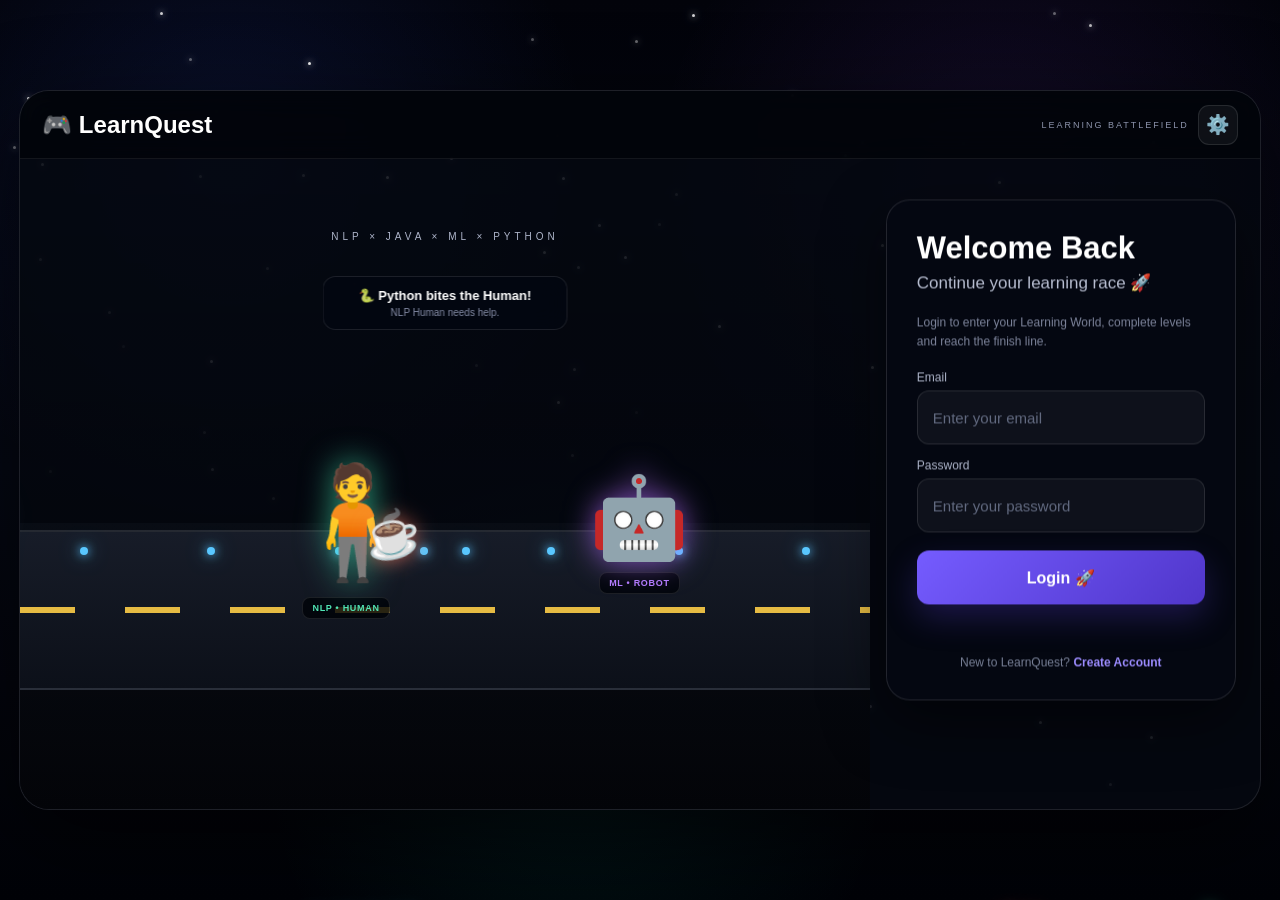
==== frontend/index.html @ 20ed4798 "Initial LearnQuest project" ====
<!DOCTYPE html>
<html lang="en">

<head>

    <meta charset="UTF-8">

    <meta
        name="viewport"
        content="width=device-width, initial-scale=1.0"
    >

    <title>LearnQuest</title>


    <style>

        * {
            box-sizing: border-box;
            margin: 0;
            padding: 0;
        }

        html,
        body {
            width: 100%;
            min-height: 100%;
        }

        body {

            min-height: 100vh;

            font-family:
                Arial,
                Helvetica,
                sans-serif;

            background:
                #02040a;

            color:
                #ffffff;

            overflow:
                hidden;

        }


        /* =====================================================
           BACKGROUND
           ===================================================== */

        .page-background {

            position: fixed;

            inset: 0;

            overflow: hidden;

            background:

                radial-gradient(
                    circle at 18% 18%,
                    rgba(55, 95, 255, 0.13),
                    transparent 28%
                ),

                radial-gradient(
                    circle at 78% 20%,
                    rgba(150, 70, 255, 0.11),
                    transparent 28%
                ),

                radial-gradient(
                    circle at 45% 85%,
                    rgba(0, 220, 180, 0.07),
                    transparent 30%
                ),

                linear-gradient(
                    180deg,
                    #02030a 0%,
                    #050813 52%,
                    #010207 100%
                );

            z-index: 0;

        }


        /* =====================================================
           STARS
           ===================================================== */

        .stars {

            position: absolute;

            inset: 0;

        }


        .star {

            position: absolute;

            width: 3px;

            height: 3px;

            border-radius: 50%;

            background: #ffffff;

            box-shadow:
                0 0 6px #ffffff,
                0 0 14px rgba(130, 170, 255, 0.8);

            animation:
                starBlink
                var(--star-speed)
                ease-in-out
                infinite;

            animation-delay:
                var(--star-delay);

            opacity:
                var(--star-opacity);

        }


        @keyframes starBlink {

            0%,
            100% {
                opacity: 0.15;
                transform: scale(0.7);
            }

            50% {
                opacity: 1;
                transform: scale(1.45);
            }

        }


        /* =====================================================
           FLOATING CODE
           ===================================================== */

        .floating-code {

            position: absolute;

            inset: 0;

            pointer-events: none;

        }


        .code {

            position: absolute;

            font-family:
                Consolas,
                "Courier New",
                monospace;

            font-weight: 800;

            font-size:
                var(--code-size);

            color:
                var(--code-color);

            opacity: 0.22;

            text-shadow:
                0 0 8px currentColor,
                0 0 18px currentColor;

            animation:
                codeRise
                var(--code-speed)
                linear
                infinite;

            animation-delay:
                var(--code-delay);

            white-space: nowrap;

        }


        @keyframes codeRise {

            0% {

                transform:
                    translateY(110vh)
                    translateX(0)
                    rotate(-5deg);

                opacity: 0;

            }

            12% {
                opacity: 0.22;
            }

            50% {

                transform:
                    translateY(45vh)
                    translateX(32px)
                    rotate(4deg);

            }

            90% {
                opacity: 0.18;
            }

            100% {

                transform:
                    translateY(-20vh)
                    translateX(-28px)
                    rotate(9deg);

                opacity: 0;

            }

        }


        /* =====================================================
           PAGE
           ===================================================== */

        .page {

            position: relative;

            z-index: 2;

            min-height: 100vh;

            width: 100%;

            display: flex;

            align-items: center;

            justify-content: center;

            padding: 18px;

        }


        /* =====================================================
           GAME BOARD
           ===================================================== */

        .game-board {

            position: relative;

            width:
                min(1280px, 97vw);

            height:
                min(720px, 94vh);

            min-height: 600px;

            overflow: hidden;

            border-radius: 30px;

            background:
                rgba(5, 8, 17, 0.88);

            border:
                1px solid
                rgba(255, 255, 255, 0.10);

            box-shadow:
                0 30px 90px
                rgba(0, 0, 0, 0.60);

        }


        /* =====================================================
           TOP BAR
           ===================================================== */

        .topbar {

            position: absolute;

            top: 0;
            left: 0;
            right: 0;

            height: 68px;

            display:
                flex;

            align-items:
                center;

            justify-content:
                space-between;

            padding:
                0 22px;

            background:
                rgba(2, 4, 10, 0.78);

            border-bottom:
                1px solid
                rgba(255, 255, 255, 0.07);

            backdrop-filter:
                blur(15px);

            z-index: 100;

        }


        .logo {

            font-size: 24px;

            font-weight: 900;

        }


        .top-right {

            display:
                flex;

            align-items:
                center;

            gap: 9px;

        }


        .top-tag {

            font-size: 9px;

            letter-spacing: 2px;

            color:
                #8c93ab;

        }


        .settings-btn {

            width: 40px;

            height: 40px;

            border:
                1px solid
                rgba(255,255,255,0.10);

            border-radius: 11px;

            background:
                rgba(255,255,255,0.05);

            color: white;

            cursor: pointer;

            font-size: 19px;

        }


        .settings-btn:hover {

            background:
                rgba(117, 92, 255, 0.14);

            border-color:
                rgba(117, 92, 255, 0.45);

        }


        /* =====================================================
           SETTINGS PANEL
           ===================================================== */

        .settings-panel {

            position: absolute;

            top: 56px;

            right: 20px;

            width: 245px;

            padding: 16px;

            border-radius: 16px;

            background:
                rgba(8, 11, 22, 0.97);

            border:
                1px solid
                rgba(255,255,255,0.10);

            box-shadow:
                0 18px 45px
                rgba(0,0,0,0.50);

            backdrop-filter:
                blur(18px);

            z-index: 200;

            display: none;

        }


        .settings-panel.show {

            display: block;

        }


        .settings-panel h3 {

            margin-bottom: 14px;

            font-size: 15px;

        }


        .setting-row {

            display:
                flex;

            align-items:
                center;

            justify-content:
                space-between;

            gap: 10px;

            padding: 10px 0;

            border-bottom:
                1px solid
                rgba(255,255,255,0.06);

        }


        .setting-row:last-child {
            border-bottom: none;
        }


        .setting-text strong {

            display: block;

            font-size: 12px;

        }


        .setting-text span {

            display: block;

            margin-top: 3px;

            color: #737b94;

            font-size: 10px;

        }


        .toggle {

            position: relative;

            width: 43px;

            height: 24px;

            flex-shrink: 0;

        }


        .toggle input {

            opacity: 0;

            width: 0;
            height: 0;

        }


        .slider {

            position: absolute;

            inset: 0;

            border-radius: 30px;

            background: #282d3e;

            cursor: pointer;

            transition: 0.25s;

        }


        .slider::before {

            content: "";

            position: absolute;

            width: 18px;

            height: 18px;

            left: 3px;

            top: 3px;

            border-radius: 50%;

            background: white;

            transition: 0.25s;

        }


        .toggle input:checked + .slider {

            background:
                #6652e8;

        }


        .toggle input:checked + .slider::before {

            transform:
                translateX(19px);

        }


        /* =====================================================
           SCENE
           ===================================================== */

        .scene {

            position: absolute;

            left: 0;

            top: 68px;

            bottom: 0;

            width:
                calc(100% - 390px);

            overflow: hidden;

        }


        .scene::before {

            content: "";

            position: absolute;

            inset: 0;

            background:
                linear-gradient(
                    180deg,
                    transparent,
                    rgba(0,0,0,0.30)
                );

            pointer-events: none;

            z-index: 1;

        }


        /* =====================================================
           GROUND
           ===================================================== */

        .ground {

            position: absolute;

            left: 0;

            right: 0;

            bottom: 0;

            height: 44%;

            background:
                linear-gradient(
                    180deg,
                    #0a0e18,
                    #04060c
                );

        }


        /* =====================================================
           STRAIGHT ROAD
           ===================================================== */

        .road {

            position: absolute;

            left: 0;

            right: 0;

            top: 57%;

            height: 160px;

            background:
                linear-gradient(
                    180deg,
                    #171c28 0%,
                    #0c1019 100%
                );

            border-top:
                2px solid
                rgba(255,255,255,0.10);

            border-bottom:
                2px solid
                rgba(255,255,255,0.08);

            z-index: 3;

        }


        .road-line {

            position: absolute;

            left: 0;

            right: 0;

            top: 50%;

            height: 6px;

            background:
                repeating-linear-gradient(
                    90deg,
                    #e6bb43 0,
                    #e6bb43 55px,
                    transparent 55px,
                    transparent 105px
                );

            transform:
                translateY(-50%);

            animation:
                roadMotion
                1.1s
                linear
                infinite;

        }


        @keyframes roadMotion {

            from {
                background-position: 0 0;
            }

            to {
                background-position: -105px 0;
            }

        }


        /* =====================================================
           ROAD LIGHTS
           ===================================================== */

        .road-light {

            position: absolute;

            top: 15px;

            width: 8px;

            height: 8px;

            border-radius: 50%;

            background:
                #59c7ff;

            box-shadow:
                0 0 10px #59c7ff,
                0 0 20px
                rgba(89,199,255,0.7);

        }


        .road-light.l1 { left: 7%; }
        .road-light.l2 { left: 22%; }
        .road-light.l3 { left: 37%; }
        .road-light.l4 { left: 52%; }

        .road-light.r1 { right: 7%; }
        .road-light.r2 { right: 22%; }
        .road-light.r3 { right: 37%; }
        .road-light.r4 { right: 52%; }


        /* =====================================================
           STORY TITLE
           ===================================================== */

        .scene-title {

            position: absolute;

            top: 11%;

            left: 50%;

            transform:
                translateX(-50%);

            color:
                #aeb5ca;

            font-size: 10px;

            letter-spacing: 4px;

            white-space: nowrap;

            z-index: 7;

        }


        /* =====================================================
           STORY MESSAGE
           ===================================================== */

        .story-message {

            position: absolute;

            top: 18%;

            left: 50%;

            transform:
                translateX(-50%);

            min-width: 245px;

            max-width: 88%;

            padding:
                11px 17px;

            border-radius: 13px;

            background:
                rgba(3,7,17,0.79);

            border:
                1px solid
                rgba(255,255,255,0.10);

            backdrop-filter:
                blur(12px);

            text-align: center;

            z-index: 15;

        }


        .story-main {

            font-size:
                13px;

            font-weight:
                800;

        }


        .story-sub {

            margin-top:
                4px;

            color:
                #858da7;

            font-size:
                10px;

        }


        /* =====================================================
           CHARACTERS
           ===================================================== */

        .character {

            position: absolute;

            display:
                flex;

            flex-direction:
                column;

            align-items:
                center;

            justify-content:
                center;

            user-select:
                none;

        }


        .character-label {

            margin-top:
                7px;

            padding:
                5px 9px;

            border-radius:
                8px;

            background:
                rgba(1,3,9,0.82);

            border:
                1px solid
                rgba(255,255,255,0.10);

            font-size:
                9px;

            font-weight:
                900;

            letter-spacing:
                0.7px;

        }


        /* =====================================================
           HUMAN / NLP
           ===================================================== */

        .human {

            left:
                31%;

            top:
                46%;

            color:
                #51e6b6;

            z-index:
                11;

            animation:
                humanStory
                12s
                ease-in-out
                infinite;

        }


        .human-figure {

            position:
                relative;

            width:
                125px;

            height:
                132px;

        }


        .human-icon {

            position:
                absolute;

            left:
                0;

            top:
                0;

            font-size:
                110px;

            filter:
                drop-shadow(
                    0 0 16px
                    rgba(67,235,180,0.65)
                );

        }


        .human-cup {

            position:
                absolute;

            left:
                80px;

            top:
                50px;

            font-size:
                45px;

            z-index:
                3;

            filter:
                drop-shadow(
                    0 0 10px
                    rgba(255,125,100,0.7)
                );

            transform:
                rotate(-12deg);

        }


        .human .character-label {

            color:
                #51e6b6;

        }


        @keyframes humanStory {

            0%,
            19% {

                transform:
                    translateY(0);

            }

            22% {

                transform:
                    translateY(8px)
                    rotate(-8deg);

            }

            26% {

                transform:
                    translateY(13px)
                    rotate(8deg);

            }

            31% {

                transform:
                    translateY(0)
                    rotate(0);

            }

            64% {

                transform:
                    translateY(0);

            }

            70% {

                transform:
                    translateY(-8px);

            }

            77% {

                transform:
                    translateY(0);

            }

            100% {

                transform:
                    translateY(0);

            }

        }


        /* =====================================================
           PYTHON SNAKE
           ===================================================== */

        .snake {

            left:
                -13%;

            top:
                50%;

            color:
                #53caff;

            z-index:
                18;

            animation:
                snakeBattle
                12s
                linear
                infinite;

        }


        .snake .character-icon {

            font-size:
                82px;

            filter:
                drop-shadow(
                    0 0 14px
                    rgba(70,200,255,0.65)
                );

            transform:
                scaleX(-1);

        }


        .snake .character-label {

            color:
                #53caff;

        }


        @keyframes snakeBattle {

            0% {

                left:
                    -13%;

                top:
                    50%;

                opacity:
                    1;

                transform:
                    rotate(0);

            }

            14% {

                left:
                    11%;

                top:
                    50%;

            }

            20% {

                left:
                    23%;

                top:
                    50%;

            }

            23% {

                left:
                    28%;

                top:
                    50%;

                transform:
                    rotate(-6deg);

            }

            27% {

                left:
                    31%;

                top:
                    50%;

            }

            34% {

                left:
                    50%;

                top:
                    50%;

            }

            40% {

                left:
                    61%;

                top:
                    50%;

            }

            45% {

                left:
                    67%;

                top:
                    50%;

            }

            50% {

                left:
                    72%;

                top:
                    50%;

                transform:
                    rotate(-8deg);

            }

            55% {

                left:
                    73%;

                top:
                    55%;

                transform:
                    rotate(25deg);

            }

            60% {

                left:
                    71%;

                top:
                    65%;

                transform:
                    rotate(80deg);

            }

            65% {

                left:
                    69%;

                top:
                    68%;

                transform:
                    rotate(105deg);

                opacity:
                    0.82;

            }

            70% {

                left:
                    68%;

                top:
                    69%;

                transform:
                    rotate(120deg)
                    scale(0.82);

                opacity:
                    0.42;

            }

            76%,
            100% {

                left:
                    67%;

                top:
                    70%;

                transform:
                    rotate(125deg)
                    scale(0.7);

                opacity:
                    0;

            }

        }


        /* =====================================================
           ML ROBOT
           ===================================================== */

        .robot {

            left:
                67%;

            top:
                48%;

            color:
                #b47dff;

            z-index:
                12;

            animation:
                robotStory
                12s
                ease-in-out
                infinite;

        }


        .robot .character-icon {

            font-size:
                80px;

            filter:
                drop-shadow(
                    0 0 15px
                    rgba(180,110,255,0.7)
                );

        }


        .robot .character-label {

            color:
                #b47dff;

        }


        @keyframes robotStory {

            0%,
            32% {

                opacity:
                    0;

                transform:
                    translateX(65px);

            }

            37% {

                opacity:
                    1;

                transform:
                    translateX(0);

            }

            54% {

                opacity:
                    1;

                transform:
                    translateX(0);

            }

            62% {

                opacity:
                    1;

                transform:
                    translateX(0)
                    rotate(0);

            }

            /* robot moves to human */

            71% {

                opacity:
                    1;

                transform:
                    translateX(-185px);

            }

            75% {

                opacity:
                    1;

                transform:
                    translateX(-205px);

            }

            80% {

                opacity:
                    1;

                transform:
                    translateX(-205px);

            }

            /* battery removed */

            84% {

                opacity:
                    0.8;

                transform:
                    translateX(-205px)
                    translateY(18px)
                    rotate(12deg);

            }

            /* dead */

            89% {

                opacity:
                    0.55;

                transform:
                    translateX(-205px)
                    translateY(28px)
                    rotate(82deg)
                    scale(0.82);

            }

            94%,
            100% {

                opacity:
                    0.30;

                transform:
                    translateX(-205px)
                    translateY(30px)
                    rotate(90deg)
                    scale(0.78);

            }

        }


        /* =====================================================
           ROBOT DEAD
           ===================================================== */

        .robot::after {

            content:
                "💀";

            position:
                absolute;

            top:
                62px;

            left:
                42px;

            font-size:
                27px;

            opacity:
                0;

            transform:
                scale(0.4);

            animation:
                robotDeadSkull
                12s
                ease-in-out
                infinite;

        }


        @keyframes robotDeadSkull {

            0%,
            84% {

                opacity:
                    0;

                transform:
                    scale(0.4);

            }

            88% {

                opacity:
                    1;

                transform:
                    scale(1.15);

            }

            93%,
            100% {

                opacity:
                    1;

                transform:
                    scale(1);

            }

        }


        /* =====================================================
           BITE EFFECT
           ===================================================== */

        .bite {

            position:
                absolute;

            font-size:
                29px;

            z-index:
                25;

            opacity:
                0;

            animation:
                biteEffect
                12s
                ease-in-out
                infinite;

        }


        .human-bite {

            left:
                29%;

            top:
                47%;

        }


        .robot-bite {

            left:
                70%;

            top:
                47%;

            animation-delay:
                0s;

        }


        @keyframes biteEffect {

            0%,
            22% {

                opacity:
                    0;

                transform:
                    scale(0.4);

            }

            24% {

                opacity:
                    1;

                transform:
                    scale(1.35);

            }

            27% {

                opacity:
                    0;

                transform:
                    scale(1);

            }

            47% {

                opacity:
                    0;

            }

            49% {

                opacity:
                    1;

                transform:
                    scale(1.35)
                    rotate(12deg);

            }

            53% {

                opacity:
                    0;

                transform:
                    scale(1);

            }

            100% {

                opacity:
                    0;

            }

        }


        /* =====================================================
           REVIVE EFFECT
           ===================================================== */

        .revive {

            position:
                absolute;

            left:
                39%;

            top:
                42%;

            z-index:
                23;

            text-align:
                center;

            opacity:
                0;

            animation:
                reviveEffect
                12s
                ease-in-out
                infinite;

        }


        .revive-effect {

            font-size:
                44px;

            filter:
                drop-shadow(
                    0 0 12px
                    rgba(40,255,170,0.8)
                );

            animation:
                revivePulse
                0.8s
                ease-in-out
                infinite;

        }


        .revive-text {

            margin-top:
                3px;

            font-size:
                10px;

            font-weight:
                900;

            letter-spacing:
                2px;

            color:
                #54efb8;

        }


        @keyframes reviveEffect {

            0%,
            66% {

                opacity:
                    0;

                transform:
                    scale(0.3);

            }

            70% {

                opacity:
                    1;

                transform:
                    scale(1.25);

            }

            76% {

                opacity:
                    1;

                transform:
                    scale(1);

            }

            82%,
            100% {

                opacity:
                    0;

            }

        }


        @keyframes revivePulse {

            0%,
            100% {

                transform:
                    scale(1);

            }

            50% {

                transform:
                    scale(1.18);

            }

        }


        /* =====================================================
           BATTERY
           ===================================================== */

        .battery {

            position:
                absolute;

            left:
                72%;

            top:
                60%;

            z-index:
                20;

            font-size:
                30px;

            opacity:
                0;

            animation:
                batteryStory
                12s
                ease-in-out
                infinite;

        }


        @keyframes batteryStory {

            0%,
            74% {

                opacity:
                    0;

                transform:
                    translate(0,0);

            }

            78% {

                opacity:
                    1;

                transform:
                    translate(0,0);

            }

            84% {

                opacity:
                    1;

                transform:
                    translate(-75px,-65px)
                    rotate(18deg);

            }

            91%,
            100% {

                opacity:
                    0;

                transform:
                    translate(-120px,-90px)
                    rotate(45deg);

            }

        }


        /* =====================================================
           WIN
           ===================================================== */

        .win-message {

            position:
                absolute;

            left:
                50%;

            bottom:
                15%;

            transform:
                translateX(-50%)
                scale(0.85);

            z-index:
                25;

            padding:
                12px
                23px;

            border-radius:
                14px;

            background:
                rgba(10,105,75,0.22);

            border:
                1px solid
                rgba(67,235,180,0.55);

            color:
                #62efc0;

            font-weight:
                900;

            letter-spacing:
                2px;

            font-size:
                17px;

            opacity:
                0;

            animation:
                winStory
                12s
                ease-in-out
                infinite;

            white-space:
                nowrap;

        }


        @keyframes winStory {

            0%,
            82% {

                opacity:
                    0;

                transform:
                    translateX(-50%)
                    scale(0.85);

            }

            88% {

                opacity:
                    1;

                transform:
                    translateX(-50%)
                    scale(1.1);

            }

            94%,
            100% {

                opacity:
                    1;

                transform:
                    translateX(-50%)
                    scale(1);

            }

        }


        /* =====================================================
           LOGIN PANEL
           ===================================================== */

        .login-panel {

            position:
                absolute;

            right:
                24px;

            top:
                50%;

            transform:
                translateY(-50%);

            width:
                350px;

            padding:
                30px;

            border-radius:
                24px;

            background:
                rgba(5,8,18,0.95);

            border:
                1px solid
                rgba(255,255,255,0.12);

            backdrop-filter:
                blur(20px);

            box-shadow:
                0 20px 60px
                rgba(0,0,0,0.52);

            z-index:
                50;

        }


        .form-panel {

            display:
                block;

        }


        .form-panel.hidden {

            display:
                none;

        }


        .login-panel h1 {

            margin:
                0 0 6px;

            font-size:
                31px;

        }


        .login-panel h2 {

            margin:
                0 0 20px;

            font-size:
                17px;

            font-weight:
                500;

            color:
                #b7bdd0;

        }


        .login-description {

            margin:
                0 0 20px;

            color:
                #7d849b;

            font-size:
                12px;

            line-height:
                1.55;

        }


        /* =====================================================
           INPUT
           ===================================================== */

        .input-group {

            margin-bottom:
                14px;

        }


        .input-group label {

            display:
                block;

            margin-bottom:
                6px;

            font-size:
                12px;

            color:
                #aeb5ca;

        }


        .input-group input {

            width:
                100%;

            height:
                54px;

            padding:
                0 15px;

            border-radius:
                12px;

            border:
                1px solid
                rgba(255,255,255,0.11);

            outline:
                none;

            background:
                rgba(255,255,255,0.045);

            color:
                white;

            font-size:
                15px;

            transition:
                0.25s ease;

        }


        .input-group input:focus {

            border-color:
                #7562ff;

            background:
                rgba(117,98,255,0.08);

            box-shadow:
                0 0 0 3px
                rgba(117,98,255,0.10);

        }


        .input-group input::placeholder {

            color:
                #626a80;

        }


        /* =====================================================
           MAIN BUTTON
           ===================================================== */

        .main-btn {

            width:
                100%;

            height:
                54px;

            border:
                none;

            border-radius:
                12px;

            margin-top:
                4px;

            background:
                linear-gradient(
                    135deg,
                    #755cff,
                    #5036ca
                );

            color:
                white;

            font-size:
                16px;

            font-weight:
                900;

            cursor:
                pointer;

            box-shadow:
                0 13px 32px
                rgba(89,65,220,0.28);

            transition:
                0.25s ease;

        }


        .main-btn:hover {

            transform:
                translateY(-2px);

        }


        .switch-text {

            text-align:
                center;

            margin-top:
                17px;

            font-size:
                12px;

            color:
                #788097;

        }


        .switch-btn {

            border:
                none;

            background:
                transparent;

            color:
                #9c8cff;

            font-weight:
                800;

            cursor:
                pointer;

            font-size:
                12px;

        }


        .switch-btn:hover {

            color:
                #c1b8ff;

            text-decoration:
                underline;

        }


        .form-message {

            min-height:
                21px;

            margin-top:
                13px;

            text-align:
                center;

            font-size:
                13px;

        }


        /* =====================================================
           RESPONSIVE
           ===================================================== */

        @media (
            max-width: 980px
        ) {

            body {

                overflow:
                    auto;

            }


            .page {

                align-items:
                    flex-start;

                padding:
                    12px;

            }


            .game-board {

                width:
                    100%;

                height:
                    auto;

                min-height:
                    1000px;

            }


            .scene {

                width:
                    100%;

                height:
                    610px;

                bottom:
                    auto;

            }


            .login-panel {

                top:
                    auto;

                bottom:
                    28px;

                right:
                    50%;

                transform:
                    translateX(50%);

                width:
                    min(370px,90%);

            }

        }


        @media (
            max-width: 600px
        ) {

            .game-board {

                min-height:
                    980px;

            }


            .topbar {

                padding:
                    0 14px;

            }


            .logo {

                font-size:
                    20px;

            }


            .top-tag {

                display:
                    none;

            }


            .scene {

                height:
                    545px;

            }


            .scene-title {

                font-size:
                    8px;

                letter-spacing:
                    2px;

            }


            .story-message {

                min-width:
                    200px;

            }


            .road {

                top:
                    58%;

                height:
                    130px;

            }


            .human-icon {

                font-size:
                    80px;

            }


            .human-cup {

                left:
                    61px;

                top:
                    37px;

                font-size:
                    34px;

            }


            .snake .character-icon,
            .robot .character-icon {

                font-size:
                    58px;

            }


            .human {

                left:
                    26%;

            }


            .robot {

                left:
                    64%;

            }


            .login-panel {

                padding:
                    22px;

            }


            .login-panel h1 {

                font-size:
                    27px;

            }

        }


        @media (
            prefers-reduced-motion: reduce
        ) {

            *,
            *::before,
            *::after {

                animation-duration:
                    0.01ms
                    !important;

                animation-iteration-count:
                    1
                    !important;

            }

        }

    </style>

</head>


<body>


<!-- =========================================================
     BACKGROUND
     ========================================================= -->

<div class="page-background">

    <div
        class="stars"
        id="stars"
    ></div>


    <div
        class="floating-code"
        id="floatingCode"
    ></div>

</div>



<!-- =========================================================
     PAGE
     ========================================================= -->

<div class="page">


    <div class="game-board">


        <!-- =================================================
             TOP BAR
             ================================================= -->

        <div class="topbar">

            <div class="logo">
                🎮 LearnQuest
            </div>


            <div class="top-right">

                <div class="top-tag">
                    LEARNING BATTLEFIELD
                </div>


                <button
                    class="settings-btn"
                    id="settingsBtn"
                    type="button"
                    title="Settings"
                >
                    ⚙️
                </button>

            </div>


            <!-- SETTINGS -->

            <div
                class="settings-panel"
                id="settingsPanel"
            >

                <h3>
                    ⚙️ Settings
                </h3>


                <div class="setting-row">

                    <div class="setting-text">

                        <strong>
                            🎵 Background Music
                        </strong>

                        <span id="musicStatus">
                            Music ON
                        </span>

                    </div>


                    <label class="toggle">

                        <input
                            type="checkbox"
                            id="musicToggle"
                            checked
                        >

                        <span class="slider"></span>

                    </label>

                </div>


                <div class="setting-row">

                    <div class="setting-text">

                        <strong>
                            🔔 Click Sound
                        </strong>

                        <span id="soundStatus">
                            Click sound ON
                        </span>

                    </div>


                    <label class="toggle">

                        <input
                            type="checkbox"
                            id="soundToggle"
                            checked
                        >

                        <span class="slider"></span>

                    </label>

                </div>

            </div>

        </div>



        <!-- =================================================
             SCENE
             ================================================= -->

        <div class="scene">


            <div class="ground"></div>


            <!-- STRAIGHT ROAD -->

            <div class="road">

                <div class="road-line"></div>

                <div class="road-light l1"></div>
                <div class="road-light l2"></div>
                <div class="road-light l3"></div>
                <div class="road-light l4"></div>

                <div class="road-light r1"></div>
                <div class="road-light r2"></div>
                <div class="road-light r3"></div>
                <div class="road-light r4"></div>

            </div>



            <div class="scene-title">
                NLP × JAVA × ML × PYTHON
            </div>



            <!-- STORY -->

            <div class="story-message">

                <div
                    class="story-main"
                    id="storyMain"
                >
                    🧍 NLP Human is enjoying Java ☕
                </div>


                <div
                    class="story-sub"
                    id="storySub"
                >
                    The learning battle is about to begin...
                </div>

            </div>



            <!-- HUMAN + JAVA CUP -->

            <div class="character human">

                <div class="human-figure">

                    <div class="human-icon">
                        🧍
                    </div>


                    <div class="human-cup">
                        ☕
                    </div>

                </div>


                <div class="character-label">
                    NLP • HUMAN
                </div>

            </div>



            <!-- PYTHON -->

            <div class="character snake">

                <div class="character-icon">
                    🐍
                </div>


                <div class="character-label">
                    PYTHON
                </div>

            </div>



            <!-- MACHINE LEARNING -->

            <div class="character robot">

                <div class="character-icon">
                    🤖
                </div>


                <div class="character-label">
                    ML • ROBOT
                </div>

            </div>



            <!-- BITE HUMAN -->

            <div class="bite human-bite">
                ⚡🩸
            </div>



            <!-- BITE ROBOT -->

            <div class="bite robot-bite">
                ⚡💥
            </div>



            <!-- REVIVE -->

            <div class="revive">

                <div class="revive-effect">
                    💚✨
                </div>


                <div class="revive-text">
                    REVIVE
                </div>

            </div>



            <!-- BATTERY -->

            <div class="battery">
                🔋
            </div>



            <!-- WIN -->

            <div class="win-message">
                🏆 NLP HUMAN WINS
            </div>

        </div>



        <!-- =================================================
             LOGIN / CREATE ACCOUNT PANEL
             ================================================= -->

        <div class="login-panel">


            <!-- =================================================
                 LOGIN FORM
                 ================================================= -->

            <div
                class="form-panel"
                id="loginPanel"
            >

                <h1>
                    Welcome Back
                </h1>


                <h2>
                    Continue your learning race 🚀
                </h2>


                <p class="login-description">

                    Login to enter your Learning World,
                    complete levels and reach the finish line.

                </p>


                <form id="loginForm">


                    <div class="input-group">

                        <label for="loginEmail">
                            Email
                        </label>


                        <input
                            type="email"
                            id="loginEmail"
                            placeholder="Enter your email"
                            required
                            autocomplete="email"
                        >

                    </div>


                    <div class="input-group">

                        <label for="loginPassword">
                            Password
                        </label>


                        <input
                            type="password"
                            id="loginPassword"
                            placeholder="Enter your password"
                            required
                            autocomplete="current-password"
                        >

                    </div>


                    <button
                        type="submit"
                        class="main-btn"
                    >
                        Login 🚀
                    </button>


                </form>


                <p
                    class="form-message"
                    id="loginMessage"
                ></p>


                <div class="switch-text">

                    New to LearnQuest?

                    <button
                        type="button"
                        class="switch-btn"
                        id="showRegisterBtn"
                    >
                        Create Account
                    </button>

                </div>

            </div>



            <!-- =================================================
                 REGISTER FORM
                 ================================================= -->

            <div
                class="form-panel hidden"
                id="registerPanel"
            >

                <h1>
                    Create Account
                </h1>


                <h2>
                    Start your learning adventure 🚀
                </h2>


                <p class="login-description">

                    Create your LearnQuest account
                    and begin your learning race.

                </p>


                <form id="registerForm">


                    <div class="input-group">

                        <label for="registerName">
                            Name
                        </label>


                        <input
                            type="text"
                            id="registerName"
                            placeholder="Enter your name"
                            required
                            autocomplete="name"
                        >

                    </div>


                    <div class="input-group">

                        <label for="registerEmail">
                            Email
                        </label>


                        <input
                            type="email"
                            id="registerEmail"
                            placeholder="Enter your email"
                            required
                            autocomplete="email"
                        >

                    </div>


                    <div class="input-group">

                        <label for="registerPassword">
                            Password
                        </label>


                        <input
                            type="password"
                            id="registerPassword"
                            placeholder="Create a password"
                            required
                            autocomplete="new-password"
                        >

                    </div>


                    <div class="input-group">

                        <label for="confirmPassword">
                            Confirm Password
                        </label>


                        <input
                            type="password"
                            id="confirmPassword"
                            placeholder="Confirm your password"
                            required
                            autocomplete="new-password"
                        >

                    </div>


                    <button
                        type="submit"
                        class="main-btn"
                    >
                        Create Account 🎮
                    </button>


                </form>


                <p
                    class="form-message"
                    id="registerMessage"
                ></p>


                <div class="switch-text">

                    Already have an account?

                    <button
                        type="button"
                        class="switch-btn"
                        id="showLoginBtn"
                    >
                        Login
                    </button>

                </div>

            </div>


        </div>


    </div>

</div>



<script>


    /* =========================================================
       CONFIG
       ========================================================= */

    const API_BASE =
        "http://127.0.0.1:5000";


    /* =========================================================
       AUDIO SETTINGS
       ========================================================= */

    const MUSIC_KEY =
        "learnquest_music";


    const SOUND_KEY =
        "learnquest_sound";


    let audioContext =
        null;


    let musicTimer =
        null;


    let musicStarted =
        false;


    /* =========================================================
       AUDIO HELPERS
       ========================================================= */

    function musicEnabled() {

        return (
            localStorage.getItem(
                MUSIC_KEY
            ) !== "off"
        );

    }


    function clickSoundEnabled() {

        return (
            localStorage.getItem(
                SOUND_KEY
            ) !== "off"
        );

    }


    function getAudioContext() {

        if (
            !audioContext
        ) {

            const AudioContext =
                window.AudioContext ||
                window.webkitAudioContext;


            if (!AudioContext) {

                return null;

            }


            audioContext =
                new AudioContext();

        }


        return audioContext;

    }


    /* =========================================================
       CLICK SOUND
       ========================================================= */

    function playClickSound() {

        if (
            !clickSoundEnabled()
        ) {

            return;

        }


        const ctx =
            getAudioContext();


        if (!ctx) {

            return;

        }


        if (
            ctx.state === "suspended"
        ) {

            ctx.resume();

        }


        const oscillator =
            ctx.createOscillator();


        const gain =
            ctx.createGain();


        oscillator.type =
            "sine";


        oscillator.frequency.setValueAtTime(
            620,
            ctx.currentTime
        );


        oscillator.frequency.exponentialRampToValueAtTime(
            920,
            ctx.currentTime + 0.08
        );


        gain.gain.setValueAtTime(
            0.0001,
            ctx.currentTime
        );


        gain.gain.exponentialRampToValueAtTime(
            0.10,
            ctx.currentTime + 0.015
        );


        gain.gain.exponentialRampToValueAtTime(
            0.0001,
            ctx.currentTime + 0.12
        );


        oscillator.connect(
            gain
        );


        gain.connect(
            ctx.destination
        );


        oscillator.start();


        oscillator.stop(
            ctx.currentTime + 0.13
        );

    }


    /* =========================================================
       BACKGROUND MUSIC
       ========================================================= */

    function startMusic() {

        if (
            !musicEnabled() ||
            musicStarted
        ) {

            return;

        }


        const ctx =
            getAudioContext();


        if (!ctx) {

            return;

        }


        if (
            ctx.state === "suspended"
        ) {

            ctx.resume();

        }


        musicStarted =
            true;


        const notes = [
            261.63,
            329.63,
            392.00,
            329.63
        ];


        let index =
            0;


        function playMusicNote() {

            if (
                !musicEnabled()
            ) {

                return;

            }


            const oscillator =
                ctx.createOscillator();


            const gain =
                ctx.createGain();


            oscillator.type =
                "sine";


            oscillator.frequency.value =
                notes[
                    index %
                    notes.length
                ];


            gain.gain.setValueAtTime(
                0.0001,
                ctx.currentTime
            );


            gain.gain.exponentialRampToValueAtTime(
                0.025,
                ctx.currentTime + 0.05
            );


            gain.gain.exponentialRampToValueAtTime(
                0.0001,
                ctx.currentTime + 0.85
            );


            oscillator.connect(
                gain
            );


            gain.connect(
                ctx.destination
            );


            oscillator.start();


            oscillator.stop(
                ctx.currentTime + 0.9
            );


            index++;

        }


        playMusicNote();


        musicTimer =
            setInterval(
                playMusicNote,
                950
            );

    }


    function stopMusic() {

        if (
            musicTimer
        ) {

            clearInterval(
                musicTimer
            );

            musicTimer =
                null;

        }


        musicStarted =
            false;

    }


    /* =========================================================
       AUTO START AUDIO AFTER FIRST CLICK
       ========================================================= */

    document.addEventListener(
        "click",
        function () {

            startMusic();

        },
        {
            once: true
        }
    );


    /* =========================================================
       SETTINGS
       ========================================================= */

    const settingsBtn =
        document.getElementById(
            "settingsBtn"
        );


    const settingsPanel =
        document.getElementById(
            "settingsPanel"
        );


    const musicToggle =
        document.getElementById(
            "musicToggle"
        );


    const soundToggle =
        document.getElementById(
            "soundToggle"
        );


    const musicStatus =
        document.getElementById(
            "musicStatus"
        );


    const soundStatus =
        document.getElementById(
            "soundStatus"
        );


    musicToggle.checked =
        musicEnabled();


    soundToggle.checked =
        clickSoundEnabled();


    musicStatus.textContent =
        musicToggle.checked
            ? "Music ON"
            : "Music OFF";


    soundStatus.textContent =
        soundToggle.checked
            ? "Click sound ON"
            : "Click sound OFF";


    settingsBtn.addEventListener(
        "click",
        function (
            event
        ) {

            event.stopPropagation();

            playClickSound();

            settingsPanel.classList.toggle(
                "show"
            );

            startMusic();

        }
    );


    settingsPanel.addEventListener(
        "click",
        function (
            event
        ) {

            event.stopPropagation();

        }
    );


    document.addEventListener(
        "click",
        function () {

            settingsPanel.classList.remove(
                "show"
            );

        }
    );


    musicToggle.addEventListener(
        "change",
        function () {

            playClickSound();


            if (
                this.checked
            ) {

                localStorage.setItem(
                    MUSIC_KEY,
                    "on"
                );


                musicStatus.textContent =
                    "Music ON";


                startMusic();

            }

            else {

                localStorage.setItem(
                    MUSIC_KEY,
                    "off"
                );


                musicStatus.textContent =
                    "Music OFF";


                stopMusic();

            }

        }
    );


    soundToggle.addEventListener(
        "change",
        function () {

            localStorage.setItem(
                SOUND_KEY,
                this.checked
                    ? "on"
                    : "off"
            );


            soundStatus.textContent =
                this.checked
                    ? "Click sound ON"
                    : "Click sound OFF";


            if (
                this.checked
            ) {

                playClickSound();

            }

        }
    );


    /* =========================================================
       FORM SWITCH
       ========================================================= */

    const loginPanel =
        document.getElementById(
            "loginPanel"
        );


    const registerPanel =
        document.getElementById(
            "registerPanel"
        );


    document.getElementById(
        "showRegisterBtn"
    ).addEventListener(
        "click",
        function () {

            playClickSound();


            loginPanel.classList.add(
                "hidden"
            );


            registerPanel.classList.remove(
                "hidden"
            );


            document.getElementById(
                "registerName"
            ).focus();

        }
    );


    document.getElementById(
        "showLoginBtn"
    ).addEventListener(
        "click",
        function () {

            playClickSound();


            registerPanel.classList.add(
                "hidden"
            );


            loginPanel.classList.remove(
                "hidden"
            );


            document.getElementById(
                "loginEmail"
            ).focus();

        }
    );


    /* =========================================================
       LOGIN
       ========================================================= */

    document.getElementById(
        "loginForm"
    ).addEventListener(
        "submit",
        async function (
            event
        ) {

            event.preventDefault();


            playClickSound();


            const email =
                document.getElementById(
                    "loginEmail"
                ).value.trim();


            const password =
                document.getElementById(
                    "loginPassword"
                ).value;


            const message =
                document.getElementById(
                    "loginMessage"
                );


            message.textContent =
                "Checking your account...";


            message.style.color =
                "#9c8cff";


            try {


                const response =
                    await fetch(
                        `${API_BASE}/login`,
                        {
                            method:
                                "POST",

                            headers: {
                                "Content-Type":
                                    "application/json"
                            },

                            credentials:
                                "include",

                            body:
                                JSON.stringify({
                                    email:
                                        email,

                                    password:
                                        password
                                })
                        }
                    );


                const data =
                    await response.json();


                if (
                    response.ok
                ) {


                    /* SAVE USER DETAILS */

                    if (
                        data.user
                    ) {

                        localStorage.setItem(
                            "user_name",
                            data.user.name || ""
                        );


                        localStorage.setItem(
                            "user_email",
                            data.user.email || ""
                        );

                    }


                    message.textContent =
                        "Login successful! 🚀";


                    message.style.color =
                        "#50e3a4";


                    playClickSound();


                    /*
                     * Go to language selection.
                     * Existing language page then sends
                     * the user to dashboard.html.
                     */

                    setTimeout(
                        function () {

                            window.location.href =
                                "language.html";

                        },
                        500
                    );

                }

                else {

                    message.textContent =
                        data.message ||
                        "Invalid email or password.";

                    message.style.color =
                        "#ff6b6b";

                }

            }


            catch (
                error
            ) {

                console.error(
                    "Login error:",
                    error
                );


                message.textContent =
                    "Cannot connect to LearnQuest server.";

                message.style.color =
                    "#ff6b6b";

            }

        }
    );


    /* =========================================================
       REGISTER
       ========================================================= */

    document.getElementById(
        "registerForm"
    ).addEventListener(
        "submit",
        async function (
            event
        ) {

            event.preventDefault();


            playClickSound();


            const name =
                document.getElementById(
                    "registerName"
                ).value.trim();


            const email =
                document.getElementById(
                    "registerEmail"
                ).value.trim();


            const password =
                document.getElementById(
                    "registerPassword"
                ).value;


            const confirmPassword =
                document.getElementById(
                    "confirmPassword"
                ).value;


            const message =
                document.getElementById(
                    "registerMessage"
                );


            if (
                password !==
                confirmPassword
            ) {

                message.textContent =
                    "Passwords do not match.";

                message.style.color =
                    "#ff6b6b";

                return;

            }


            if (
                password.length < 1
            ) {

                message.textContent =
                    "Please enter a password.";

                message.style.color =
                    "#ff6b6b";

                return;

            }


            message.textContent =
                "Creating your account...";


            message.style.color =
                "#9c8cff";


            try {


                const response =
                    await fetch(
                        `${API_BASE}/register`,
                        {
                            method:
                                "POST",

                            headers: {
                                "Content-Type":
                                    "application/json"
                            },

                            credentials:
                                "include",

                            body:
                                JSON.stringify({

                                    name:
                                        name,

                                    email:
                                        email,

                                    password:
                                        password,

                                    preferred_language:
                                        "en"

                                })
                        }
                    );


                const data =
                    await response.json();


                if (
                    response.ok
                ) {


                    message.textContent =
                        "Account created successfully! 🎉";

                    message.style.color =
                        "#50e3a4";


                    /*
                     * Put the newly registered email
                     * into the login form.
                     */

                    document.getElementById(
                        "loginEmail"
                    ).value =
                        email;


                    document.getElementById(
                        "loginPassword"
                    ).value =
                        "";


                    playClickSound();


                    setTimeout(
                        function () {

                            registerPanel.classList.add(
                                "hidden"
                            );


                            loginPanel.classList.remove(
                                "hidden"
                            );


                            document.getElementById(
                                "loginPassword"
                            ).focus();


                            message.textContent =
                                "";

                        },
                        700
                    );

                }

                else {

                    message.textContent =
                        data.message ||
                        "Unable to create account.";

                    message.style.color =
                        "#ff6b6b";

                }

            }


            catch (
                error
            ) {

                console.error(
                    "Registration error:",
                    error
                );


                message.textContent =
                    "Cannot connect to LearnQuest server.";

                message.style.color =
                    "#ff6b6b";

            }

        }
    );


    /* =========================================================
       STARS
       ========================================================= */

    function createStars() {

        const container =
            document.getElementById(
                "stars"
            );


        container.innerHTML =
            "";


        const count =
            window.innerWidth < 600
                ? 45
                : 80;


        for (
            let i = 0;
            i < count;
            i++
        ) {

            const star =
                document.createElement(
                    "div"
                );


            star.className =
                "star";


            star.style.left =
                Math.random() *
                100 +
                "%";


            star.style.top =
                Math.random() *
                88 +
                "%";


            star.style.setProperty(
                "--star-speed",
                (
                    1.5 +
                    Math.random() *
                    3
                ) +
                "s"
            );


            star.style.setProperty(
                "--star-delay",
                -(
                    Math.random() *
                    4
                ) +
                "s"
            );


            star.style.setProperty(
                "--star-opacity",
                (
                    0.25 +
                    Math.random() *
                    0.75
                )
            );


            container.appendChild(
                star
            );

        }

    }


    /* =========================================================
       FLOATING CODE
       ========================================================= */

    const codeItems = [

        {
            text: "🐍",
            color: "#4dcaff"
        },

        {
            text: "Python",
            color: "#4dcaff"
        },

        {
            text: "def",
            color: "#4dcaff"
        },

        {
            text: "print()",
            color: "#4dcaff"
        },

        {
            text: "☕",
            color: "#ff7969"
        },

        {
            text: "Java",
            color: "#ff7969"
        },

        {
            text: "class",
            color: "#ff7969"
        },

        {
            text: "public",
            color: "#ff7969"
        },

        {
            text: "🤖",
            color: "#b67cff"
        },

        {
            text: "ML",
            color: "#b67cff"
        },

        {
            text: "AI",
            color: "#b67cff"
        },

        {
            text: "model",
            color: "#b67cff"
        },

        {
            text: "🧠",
            color: "#43e7b4"
        },

        {
            text: "NLP",
            color: "#43e7b4"
        },

        {
            text: "token",
            color: "#43e7b4"
        },

        {
            text: "TF-IDF",
            color: "#43e7b4"
        },

        {
            text: "{ }",
            color: "#cfd3df"
        },

        {
            text: "[ ]",
            color: "#cfd3df"
        },

        {
            text: "< />",
            color: "#cfd3df"
        },

        {
            text: "1010",
            color: "#8d94aa"
        }

    ];


    function createFloatingCode() {

        const container =
            document.getElementById(
                "floatingCode"
            );


        container.innerHTML =
            "";


        const count =
            window.innerWidth < 600
                ? 15
                : 24;


        for (
            let i = 0;
            i < count;
            i++
        ) {

            const item =
                codeItems[
                    Math.floor(
                        Math.random() *
                        codeItems.length
                    )
                ];


            const element =
                document.createElement(
                    "div"
                );


            element.className =
                "code";


            element.textContent =
                item.text;


            element.style.setProperty(
                "--code-color",
                item.color
            );


            element.style.setProperty(
                "--code-size",
                (
                    14 +
                    Math.random() *
                    20
                ) +
                "px"
            );


            const speed =
                15 +
                Math.random() *
                22;


            element.style.setProperty(
                "--code-speed",
                speed +
                "s"
            );


            element.style.setProperty(
                "--code-delay",
                -(
                    Math.random() *
                    speed
                ) +
                "s"
            );


            element.style.left =
                Math.random() *
                100 +
                "%";


            element.style.top =
                100 +
                Math.random() *
                15 +
                "%";


            container.appendChild(
                element
            );

        }

    }


    /* =========================================================
       STORY TEXT
       ========================================================= */

    function updateStory() {

        const main =
            document.getElementById(
                "storyMain"
            );


        const sub =
            document.getElementById(
                "storySub"
            );


        const time =
            (
                Date.now()
                % 12000
            ) / 1000;


        if (
            time < 2
        ) {

            main.textContent =
                "🧍 NLP Human is enjoying Java ☕";

            sub.textContent =
                "Everything looks peaceful...";

        }

        else if (
            time < 3.6
        ) {

            main.textContent =
                "⚠️ Python is approaching";

            sub.textContent =
                "The snake has entered the road.";

        }

        else if (
            time < 5.1
        ) {

            main.textContent =
                "🐍 Python bites the Human!";

            sub.textContent =
                "NLP Human needs help.";

        }

        else if (
            time < 6.6
        ) {

            main.textContent =
                "🤖 Machine Learning arrives!";

            sub.textContent =
                "The robot moves toward the human.";

        }

        else if (
            time < 8
        ) {

            main.textContent =
                "🐍 Python bites the ML Robot!";

            sub.textContent =
                "The snake is defeated and falls.";

        }

        else if (
            time < 9.7
        ) {

            main.textContent =
                "💚 ML Robot revives NLP Human";

            sub.textContent =
                "The human gets back up.";

        }

        else if (
            time < 11
        ) {

            main.textContent =
                "🔋 Human removes the Robot battery";

            sub.textContent =
                "Machine Learning shuts down.";

        }

        else {

            main.textContent =
                "🏆 NLP HUMAN WINS!";

            sub.textContent =
                "LearnQuest battle completed.";

        }

    }


    /* =========================================================
       ADD CLICK SOUND TO BUTTONS
       ========================================================= */

    document
        .querySelectorAll(
            "button"
        )
        .forEach(
            function (
                button
            ) {

                button.addEventListener(
                    "click",
                    function () {

                        /*
                         * Settings controls already play
                         * their own sound, so avoid
                         * duplicate sound there.
                         */

                        if (
                            button.id !==
                            "settingsBtn"
                            &&
                            button.id !==
                            "musicToggle"
                            &&
                            button.id !==
                            "soundToggle"
                        ) {

                            playClickSound();

                        }

                    }
                );

            }
        );


    /* =========================================================
       INITIALIZE
       ========================================================= */

    createStars();


    createFloatingCode();


    updateStory();


    setInterval(
        updateStory,
        250
    );


    window.addEventListener(
        "resize",
        function () {

            createStars();

            createFloatingCode();

        }
    );


</script>


</body>

</html>
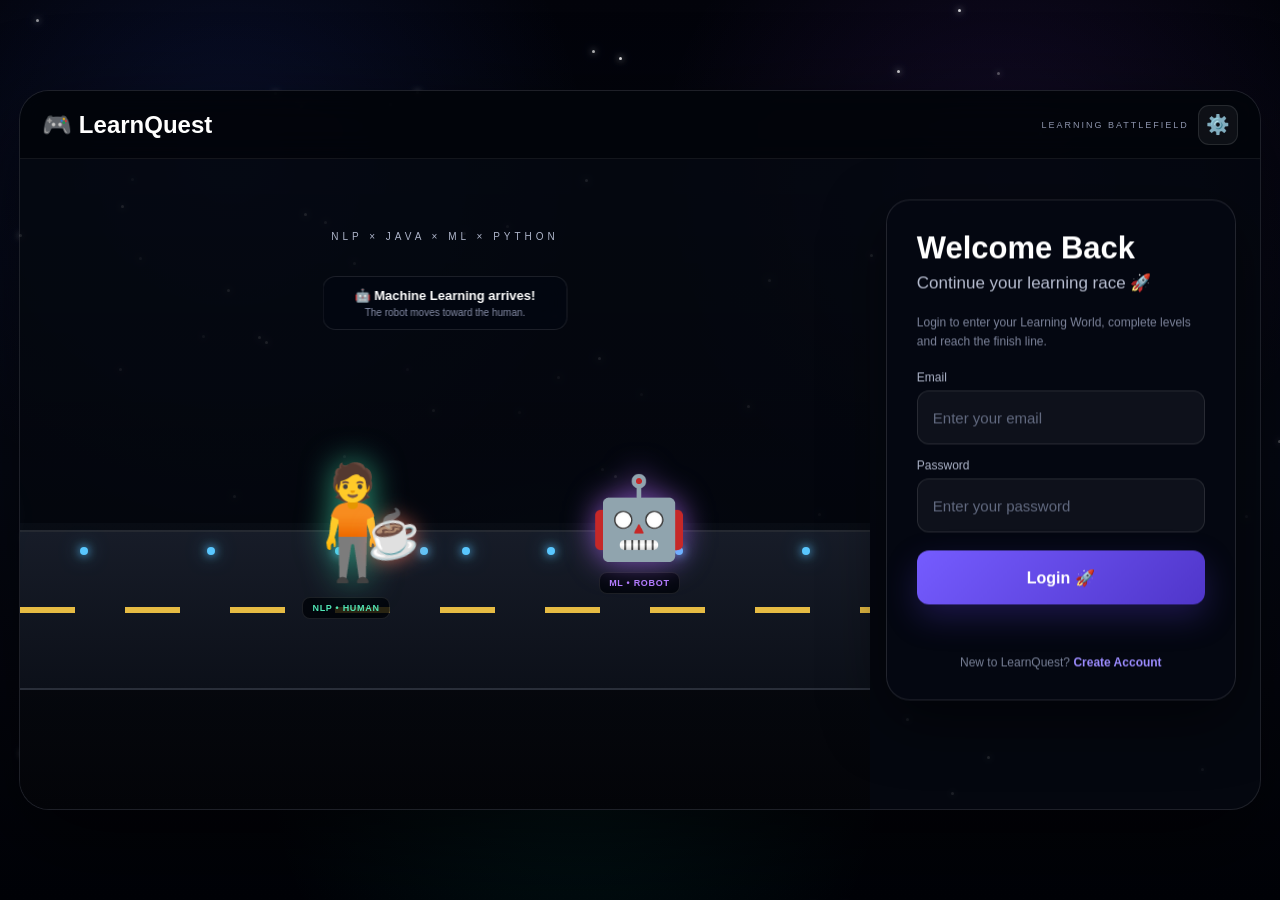
==== commit bff7d68c: "Fix frontend API URLs for Render deployment" ====
--- a/frontend/index.html
+++ b/frontend/index.html
@@ -3167,7 +3167,7 @@
        ========================================================= */
 
     const API_BASE =
-        "http://127.0.0.1:5000";
+        "https://learnquest-h5hb.onrender.com";
 
 
     /* =========================================================
@@ -4672,4 +4672,4 @@
 
 </body>
 
-</html>+</html>
